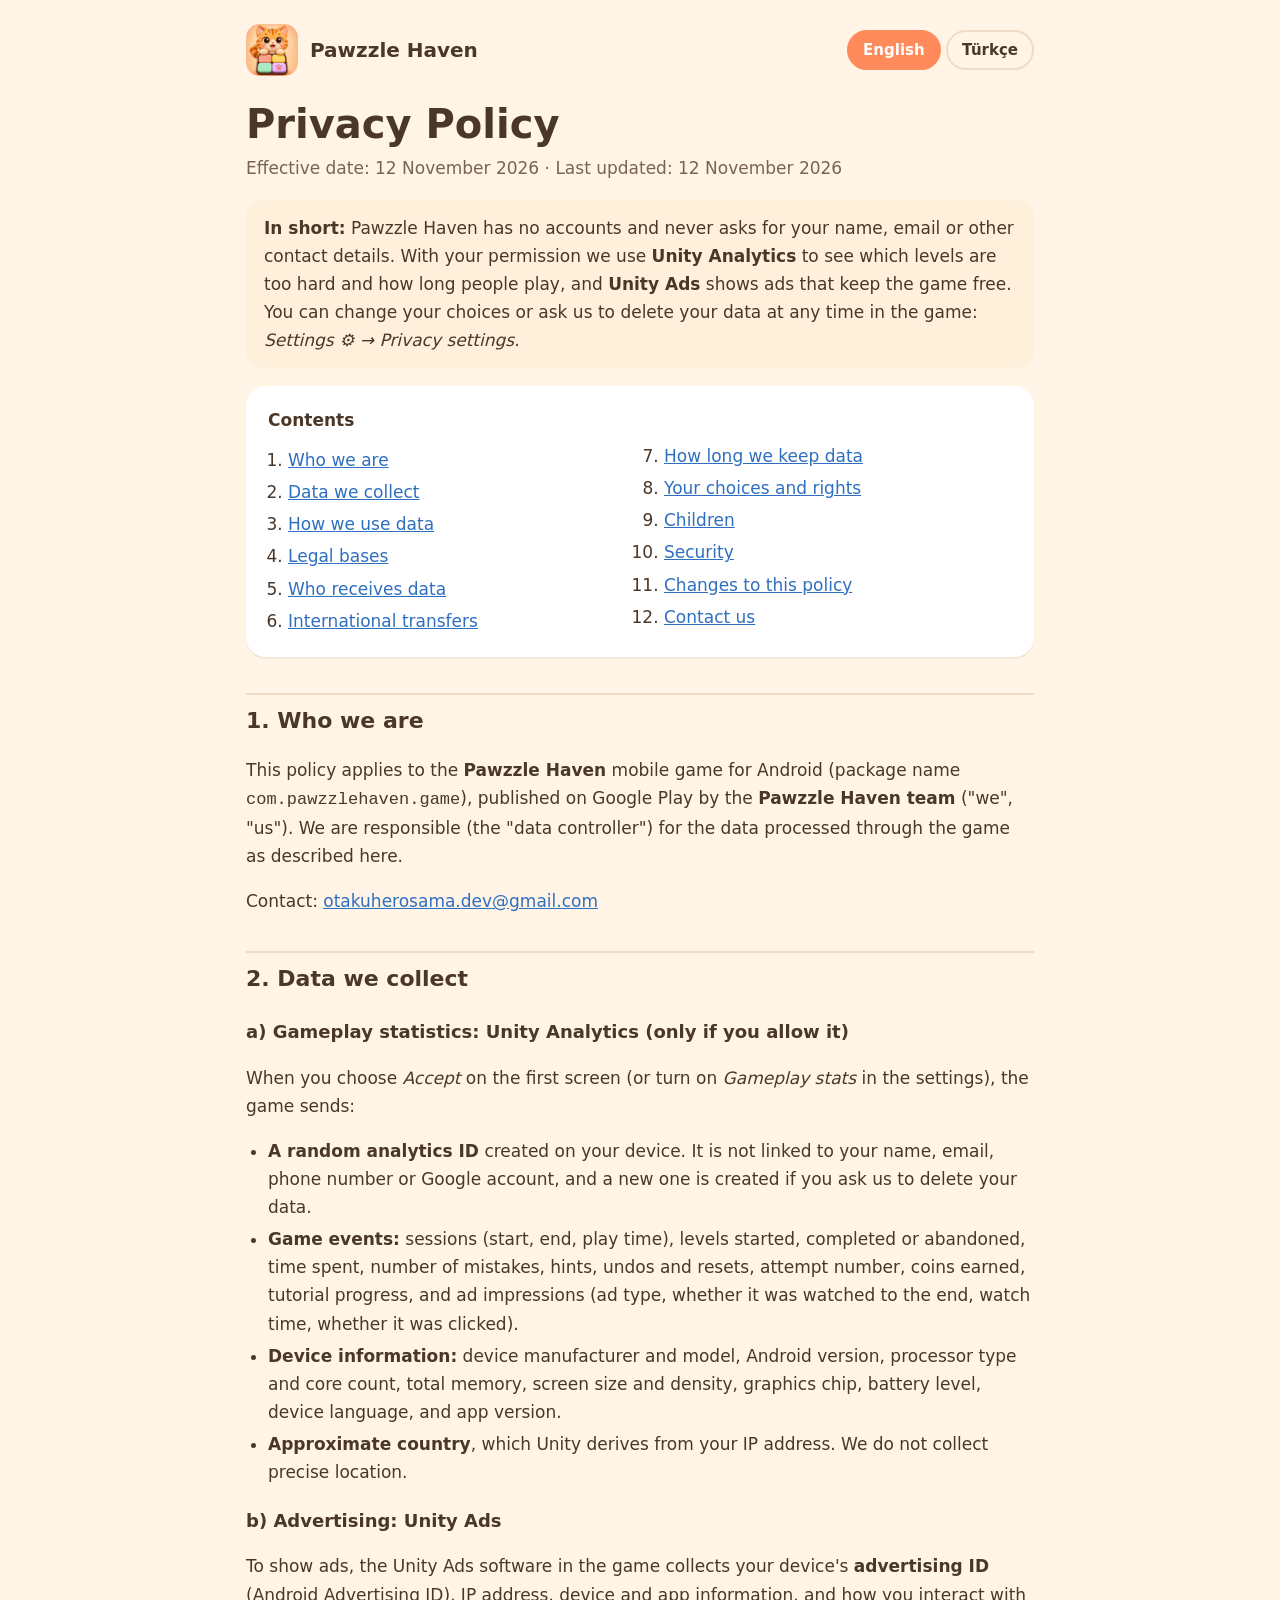
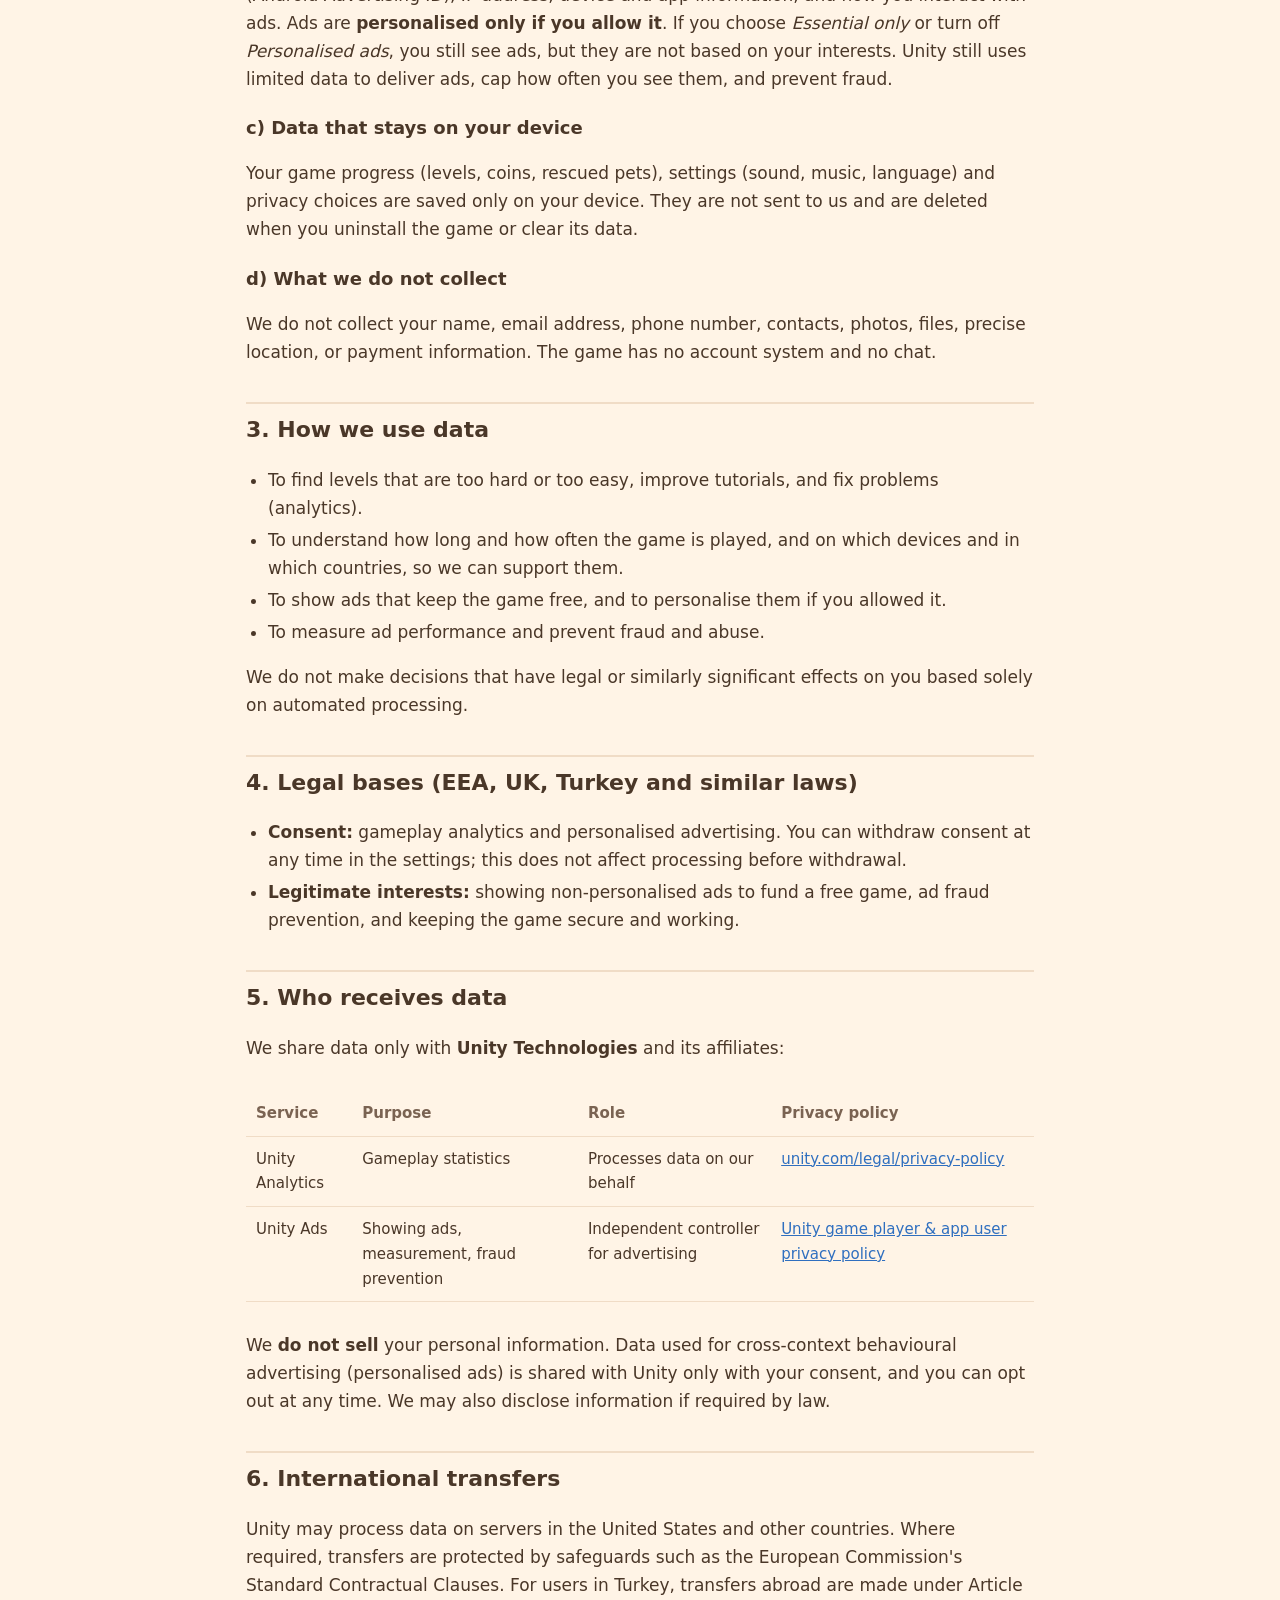
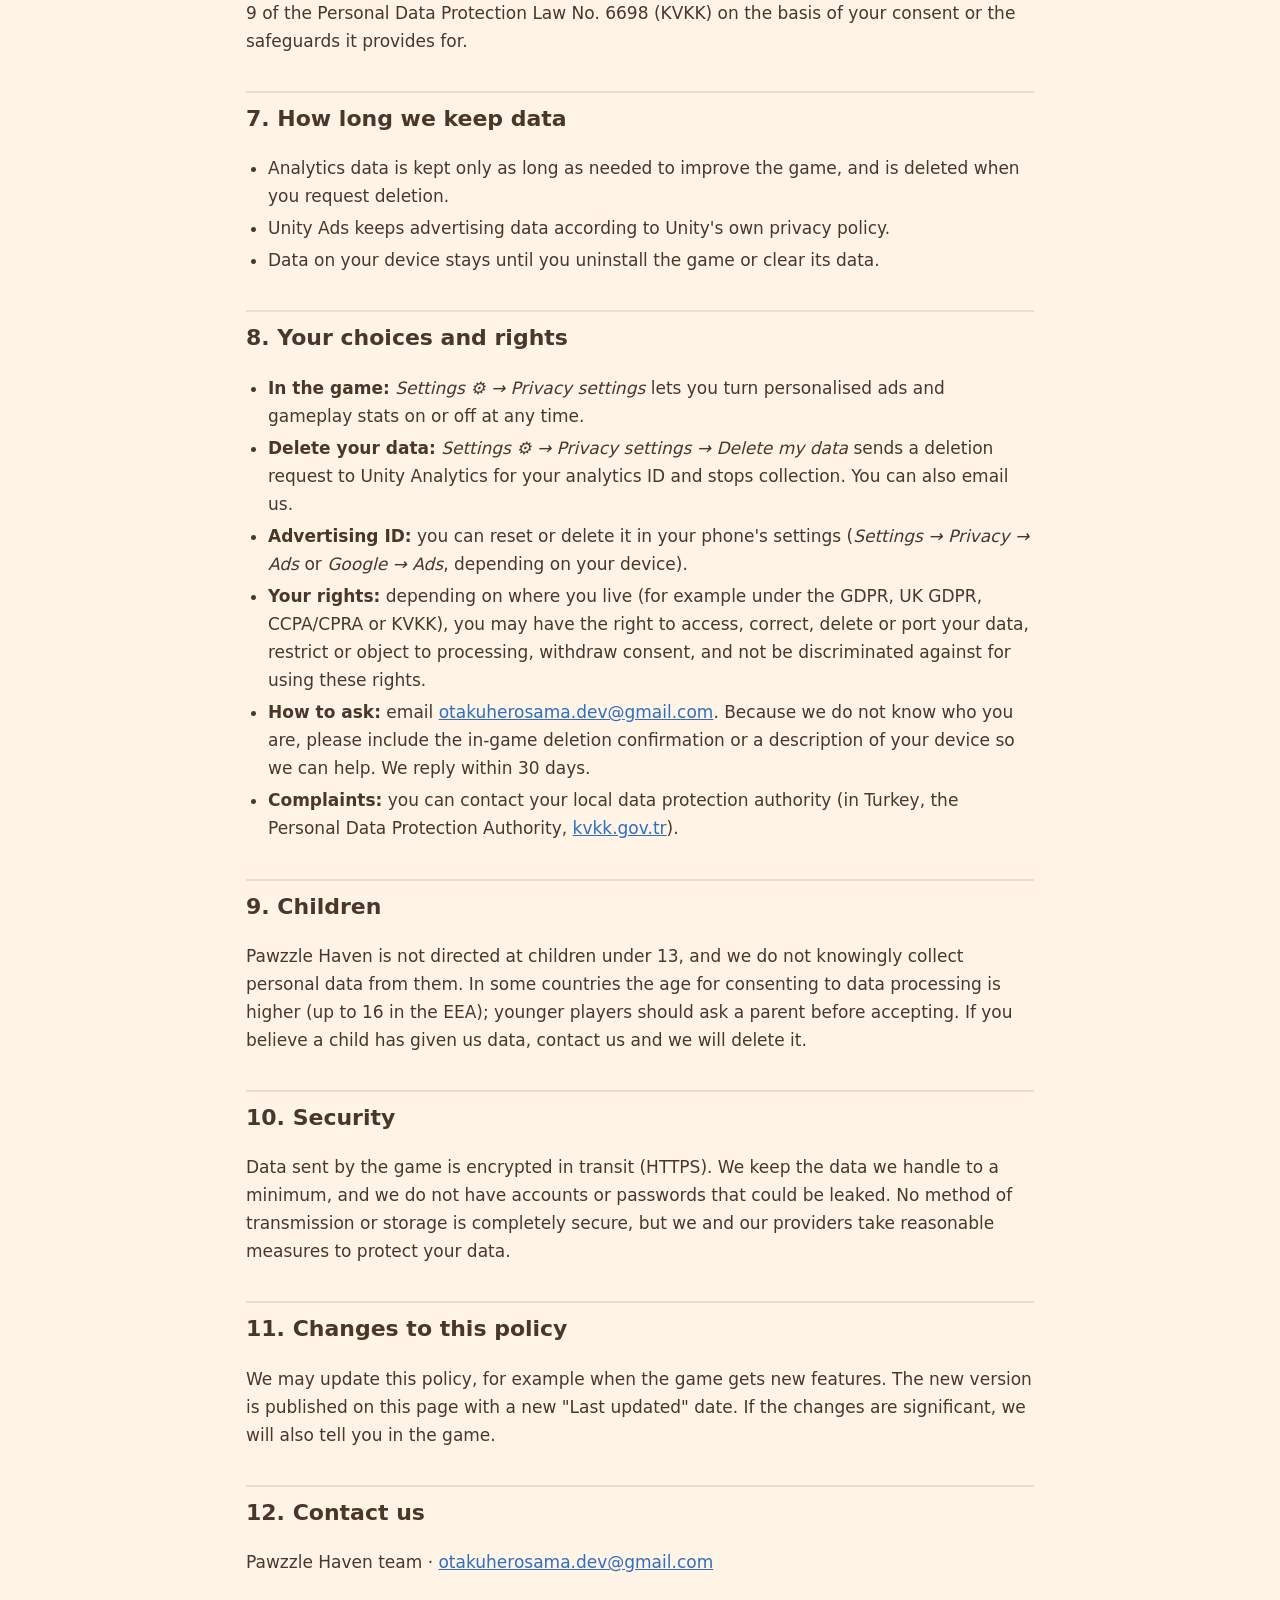
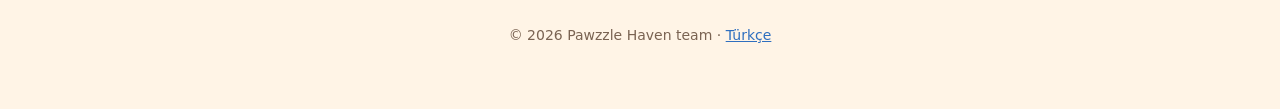
==== privacy.html @ 5c1eccf8 "Add Pawzzle Haven website and privacy policy (EN/TR) Co-Authored-By: Claude Opus 5.5 <noreply@anthro" ====
<!doctype html>
<html lang="en">
<head>
  <meta charset="utf-8">
  <meta name="viewport" content="width=device-width, initial-scale=1">
  <title>Privacy Policy – Pawzzle Haven</title>
  <meta name="description" content="Privacy Policy of the Pawzzle Haven mobile game: what data is collected, why, who receives it, and your choices.">
  <link rel="icon" href="icon.png">
  <link rel="stylesheet" href="style.css">
  <link rel="alternate" hreflang="tr" href="privacy-tr.html">
</head>
<body>
  <div class="wrap">
    <header class="top">
      <a class="brand" href="index.html"><img src="icon.png" alt=""><span>Pawzzle Haven</span></a>
      <div class="lang"><a href="privacy.html" aria-current="true">English</a> <a href="privacy-tr.html" lang="tr">Türkçe</a></div>
    </header>

    <h1>Privacy Policy</h1>
    <p class="meta">Effective date: 12 November 2026 · Last updated: 12 November 2026</p>

    <div class="note">
      <strong>In short:</strong> Pawzzle Haven has no accounts and never asks for your name, email or other contact details.
      With your permission we use <strong>Unity Analytics</strong> to see which levels are too hard and how long people play,
      and <strong>Unity Ads</strong> shows ads that keep the game free. You can change your choices or ask us to delete your
      data at any time in the game: <em>Settings ⚙️ → Privacy settings</em>.
    </div>

    <nav class="toc card" aria-label="Contents">
      <strong>Contents</strong>
      <ol>
        <li><a href="#who">Who we are</a></li>
        <li><a href="#data">Data we collect</a></li>
        <li><a href="#use">How we use data</a></li>
        <li><a href="#legal">Legal bases</a></li>
        <li><a href="#share">Who receives data</a></li>
        <li><a href="#transfer">International transfers</a></li>
        <li><a href="#retention">How long we keep data</a></li>
        <li><a href="#choices">Your choices and rights</a></li>
        <li><a href="#children">Children</a></li>
        <li><a href="#security">Security</a></li>
        <li><a href="#changes">Changes to this policy</a></li>
        <li><a href="#contact">Contact us</a></li>
      </ol>
    </nav>

    <h2 id="who">1. Who we are</h2>
    <p>This policy applies to the <strong>Pawzzle Haven</strong> mobile game for Android (package name
      <code>com.pawzzlehaven.game</code>), published on Google Play by the <strong>Pawzzle Haven team</strong>
      ("we", "us"). We are responsible (the "data controller") for the data processed through the game as described here.</p>
    <p>Contact: <a href="mailto:otakuherosama.dev@gmail.com">otakuherosama.dev@gmail.com</a></p>

    <h2 id="data">2. Data we collect</h2>
    <h3>a) Gameplay statistics: Unity Analytics (only if you allow it)</h3>
    <p>When you choose <em>Accept</em> on the first screen (or turn on <em>Gameplay stats</em> in the settings), the game sends:</p>
    <ul>
      <li><strong>A random analytics ID</strong> created on your device. It is not linked to your name, email, phone number or Google account, and a new one is created if you ask us to delete your data.</li>
      <li><strong>Game events:</strong> sessions (start, end, play time), levels started, completed or abandoned, time spent, number of mistakes, hints, undos and resets, attempt number, coins earned, tutorial progress, and ad impressions (ad type, whether it was watched to the end, watch time, whether it was clicked).</li>
      <li><strong>Device information:</strong> device manufacturer and model, Android version, processor type and core count, total memory, screen size and density, graphics chip, battery level, device language, and app version.</li>
      <li><strong>Approximate country</strong>, which Unity derives from your IP address. We do not collect precise location.</li>
    </ul>
    <h3>b) Advertising: Unity Ads</h3>
    <p>To show ads, the Unity Ads software in the game collects your device's <strong>advertising ID</strong> (Android
      Advertising ID), IP address, device and app information, and how you interact with ads. Ads are
      <strong>personalised only if you allow it</strong>. If you choose <em>Essential only</em> or turn off
      <em>Personalised ads</em>, you still see ads, but they are not based on your interests. Unity still uses limited data to
      deliver ads, cap how often you see them, and prevent fraud.</p>
    <h3>c) Data that stays on your device</h3>
    <p>Your game progress (levels, coins, rescued pets), settings (sound, music, language) and privacy choices are saved
      only on your device. They are not sent to us and are deleted when you uninstall the game or clear its data.</p>
    <h3>d) What we do not collect</h3>
    <p>We do not collect your name, email address, phone number, contacts, photos, files, precise location, or payment
      information. The game has no account system and no chat.</p>

    <h2 id="use">3. How we use data</h2>
    <ul>
      <li>To find levels that are too hard or too easy, improve tutorials, and fix problems (analytics).</li>
      <li>To understand how long and how often the game is played, and on which devices and in which countries, so we can support them.</li>
      <li>To show ads that keep the game free, and to personalise them if you allowed it.</li>
      <li>To measure ad performance and prevent fraud and abuse.</li>
    </ul>
    <p>We do not make decisions that have legal or similarly significant effects on you based solely on automated processing.</p>

    <h2 id="legal">4. Legal bases (EEA, UK, Turkey and similar laws)</h2>
    <ul>
      <li><strong>Consent:</strong> gameplay analytics and personalised advertising. You can withdraw consent at any time in the settings; this does not affect processing before withdrawal.</li>
      <li><strong>Legitimate interests:</strong> showing non-personalised ads to fund a free game, ad fraud prevention, and keeping the game secure and working.</li>
    </ul>

    <h2 id="share">5. Who receives data</h2>
    <p>We share data only with <strong>Unity Technologies</strong> and its affiliates:</p>
    <div class="table-scroll">
      <table>
        <tr><th>Service</th><th>Purpose</th><th>Role</th><th>Privacy policy</th></tr>
        <tr><td>Unity Analytics</td><td>Gameplay statistics</td><td>Processes data on our behalf</td><td><a href="https://unity.com/legal/privacy-policy" rel="noopener">unity.com/legal/privacy-policy</a></td></tr>
        <tr><td>Unity Ads</td><td>Showing ads, measurement, fraud prevention</td><td>Independent controller for advertising</td><td><a href="https://unity.com/legal/game-player-and-app-user-privacy-policy" rel="noopener">Unity game player &amp; app user privacy policy</a></td></tr>
      </table>
    </div>
    <p>We <strong>do not sell</strong> your personal information. Data used for cross-context behavioural advertising
      (personalised ads) is shared with Unity only with your consent, and you can opt out at any time. We may also disclose
      information if required by law.</p>

    <h2 id="transfer">6. International transfers</h2>
    <p>Unity may process data on servers in the United States and other countries. Where required, transfers are protected
      by safeguards such as the European Commission's Standard Contractual Clauses. For users in Turkey, transfers abroad
      are made under Article 9 of the Personal Data Protection Law No. 6698 (KVKK) on the basis of your consent or the
      safeguards it provides for.</p>

    <h2 id="retention">7. How long we keep data</h2>
    <ul>
      <li>Analytics data is kept only as long as needed to improve the game, and is deleted when you request deletion.</li>
      <li>Unity Ads keeps advertising data according to Unity's own privacy policy.</li>
      <li>Data on your device stays until you uninstall the game or clear its data.</li>
    </ul>

    <h2 id="choices">8. Your choices and rights</h2>
    <ul>
      <li><strong>In the game:</strong> <em>Settings ⚙️ → Privacy settings</em> lets you turn personalised ads and gameplay stats on or off at any time.</li>
      <li><strong>Delete your data:</strong> <em>Settings ⚙️ → Privacy settings → Delete my data</em> sends a deletion request to Unity Analytics for your analytics ID and stops collection. You can also email us.</li>
      <li><strong>Advertising ID:</strong> you can reset or delete it in your phone's settings (<em>Settings → Privacy → Ads</em> or <em>Google → Ads</em>, depending on your device).</li>
      <li><strong>Your rights:</strong> depending on where you live (for example under the GDPR, UK GDPR, CCPA/CPRA or KVKK), you may have the right to access, correct, delete or port your data, restrict or object to processing, withdraw consent, and not be discriminated against for using these rights.</li>
      <li><strong>How to ask:</strong> email <a href="mailto:otakuherosama.dev@gmail.com">otakuherosama.dev@gmail.com</a>. Because we do not know who you are, please include the in-game deletion confirmation or a description of your device so we can help. We reply within 30 days.</li>
      <li><strong>Complaints:</strong> you can contact your local data protection authority (in Turkey, the Personal Data Protection Authority, <a href="https://www.kvkk.gov.tr/" rel="noopener">kvkk.gov.tr</a>).</li>
    </ul>

    <h2 id="children">9. Children</h2>
    <p>Pawzzle Haven is not directed at children under 13, and we do not knowingly collect personal data from them. In some
      countries the age for consenting to data processing is higher (up to 16 in the EEA); younger players should ask a
      parent before accepting. If you believe a child has given us data, contact us and we will delete it.</p>

    <h2 id="security">10. Security</h2>
    <p>Data sent by the game is encrypted in transit (HTTPS). We keep the data we handle to a minimum, and we do not have
      accounts or passwords that could be leaked. No method of transmission or storage is completely secure, but we and our
      providers take reasonable measures to protect your data.</p>

    <h2 id="changes">11. Changes to this policy</h2>
    <p>We may update this policy, for example when the game gets new features. The new version is published on this page
      with a new "Last updated" date. If the changes are significant, we will also tell you in the game.</p>

    <h2 id="contact">12. Contact us</h2>
    <p>Pawzzle Haven team · <a href="mailto:otakuherosama.dev@gmail.com">otakuherosama.dev@gmail.com</a></p>

    <footer>© 2026 Pawzzle Haven team · <a href="privacy-tr.html" lang="tr">Türkçe</a></footer>
  </div>
</body>
</html>
---- style.css ----
:root {
  --bg: #fff4e6;
  --card: #ffffff;
  --ink: #4a3728;
  --ink-soft: #7a6352;
  --accent: #ff8a5b;
  --accent-dark: #c9592f;
  --link: #2f6fbf;
  --line: #f0dcc6;
  --note: #fff0dc;
}

@media (prefers-color-scheme: dark) {
  :root:not([data-theme="light"]) {
    --bg: #1f1915;
    --card: #2a221c;
    --ink: #f3e7da;
    --ink-soft: #c9b6a4;
    --accent: #ff9a6e;
    --accent-dark: #ffb592;
    --link: #8cbcff;
    --line: #3d3128;
    --note: #33281f;
  }
}

* { box-sizing: border-box; }

html { -webkit-text-size-adjust: 100%; }

body {
  margin: 0;
  background: var(--bg);
  color: var(--ink);
  font: 17px/1.65 system-ui, -apple-system, "Segoe UI", Roboto, "Helvetica Neue", Arial, sans-serif;
}

a { color: var(--link); }

.wrap { max-width: 820px; margin: 0 auto; padding: 24px 16px 64px; }

header.top {
  display: flex;
  align-items: center;
  gap: 14px;
  justify-content: space-between;
  flex-wrap: wrap;
  margin-bottom: 8px;
}

.brand { display: flex; align-items: center; gap: 12px; text-decoration: none; color: inherit; }
.brand img { width: 52px; height: 52px; border-radius: 14px; }
.brand span { font-weight: 800; font-size: 20px; }

.lang a {
  display: inline-block;
  padding: 6px 14px;
  border-radius: 999px;
  border: 2px solid var(--line);
  text-decoration: none;
  color: var(--ink);
  font-weight: 700;
  font-size: 15px;
}
.lang a[aria-current="true"] { background: var(--accent); border-color: var(--accent); color: #fff; }

h1 { font-size: clamp(28px, 6vw, 40px); line-height: 1.2; margin: 24px 0 6px; }
h2 { font-size: 22px; margin: 36px 0 8px; padding-top: 8px; border-top: 2px solid var(--line); }
h3 { font-size: 18px; margin: 20px 0 4px; }

.meta { color: var(--ink-soft); margin: 0 0 18px; }

.card {
  background: var(--card);
  border-radius: 20px;
  padding: 20px 22px;
  margin: 18px 0;
  box-shadow: 0 2px 0 rgba(0, 0, 0, 0.05);
}

.note { background: var(--note); border-radius: 16px; padding: 14px 18px; margin: 16px 0; }

ul { padding-left: 22px; }
li { margin: 4px 0; }

table { width: 100%; border-collapse: collapse; margin: 12px 0; font-size: 15px; }
th, td { text-align: left; vertical-align: top; padding: 10px; border-bottom: 1px solid var(--line); }
th { color: var(--ink-soft); font-weight: 700; }
.table-scroll { overflow-x: auto; }

nav.toc ol { columns: 2; column-gap: 28px; padding-left: 20px; margin: 8px 0 0; }
@media (max-width: 560px) { nav.toc ol { columns: 1; } }

.hero { text-align: center; padding: 28px 0 8px; }
.hero img { width: 140px; height: 140px; border-radius: 34px; box-shadow: 0 8px 24px rgba(0, 0, 0, 0.12); }
.hero p { color: var(--ink-soft); max-width: 560px; margin: 10px auto; }

.btns { display: flex; gap: 12px; justify-content: center; flex-wrap: wrap; margin: 22px 0; }
.btn {
  display: inline-block;
  padding: 14px 22px;
  border-radius: 16px;
  background: var(--accent);
  color: #fff;
  text-decoration: none;
  font-weight: 800;
  box-shadow: 0 4px 0 var(--accent-dark);
}

footer { margin-top: 48px; color: var(--ink-soft); font-size: 14px; text-align: center; }
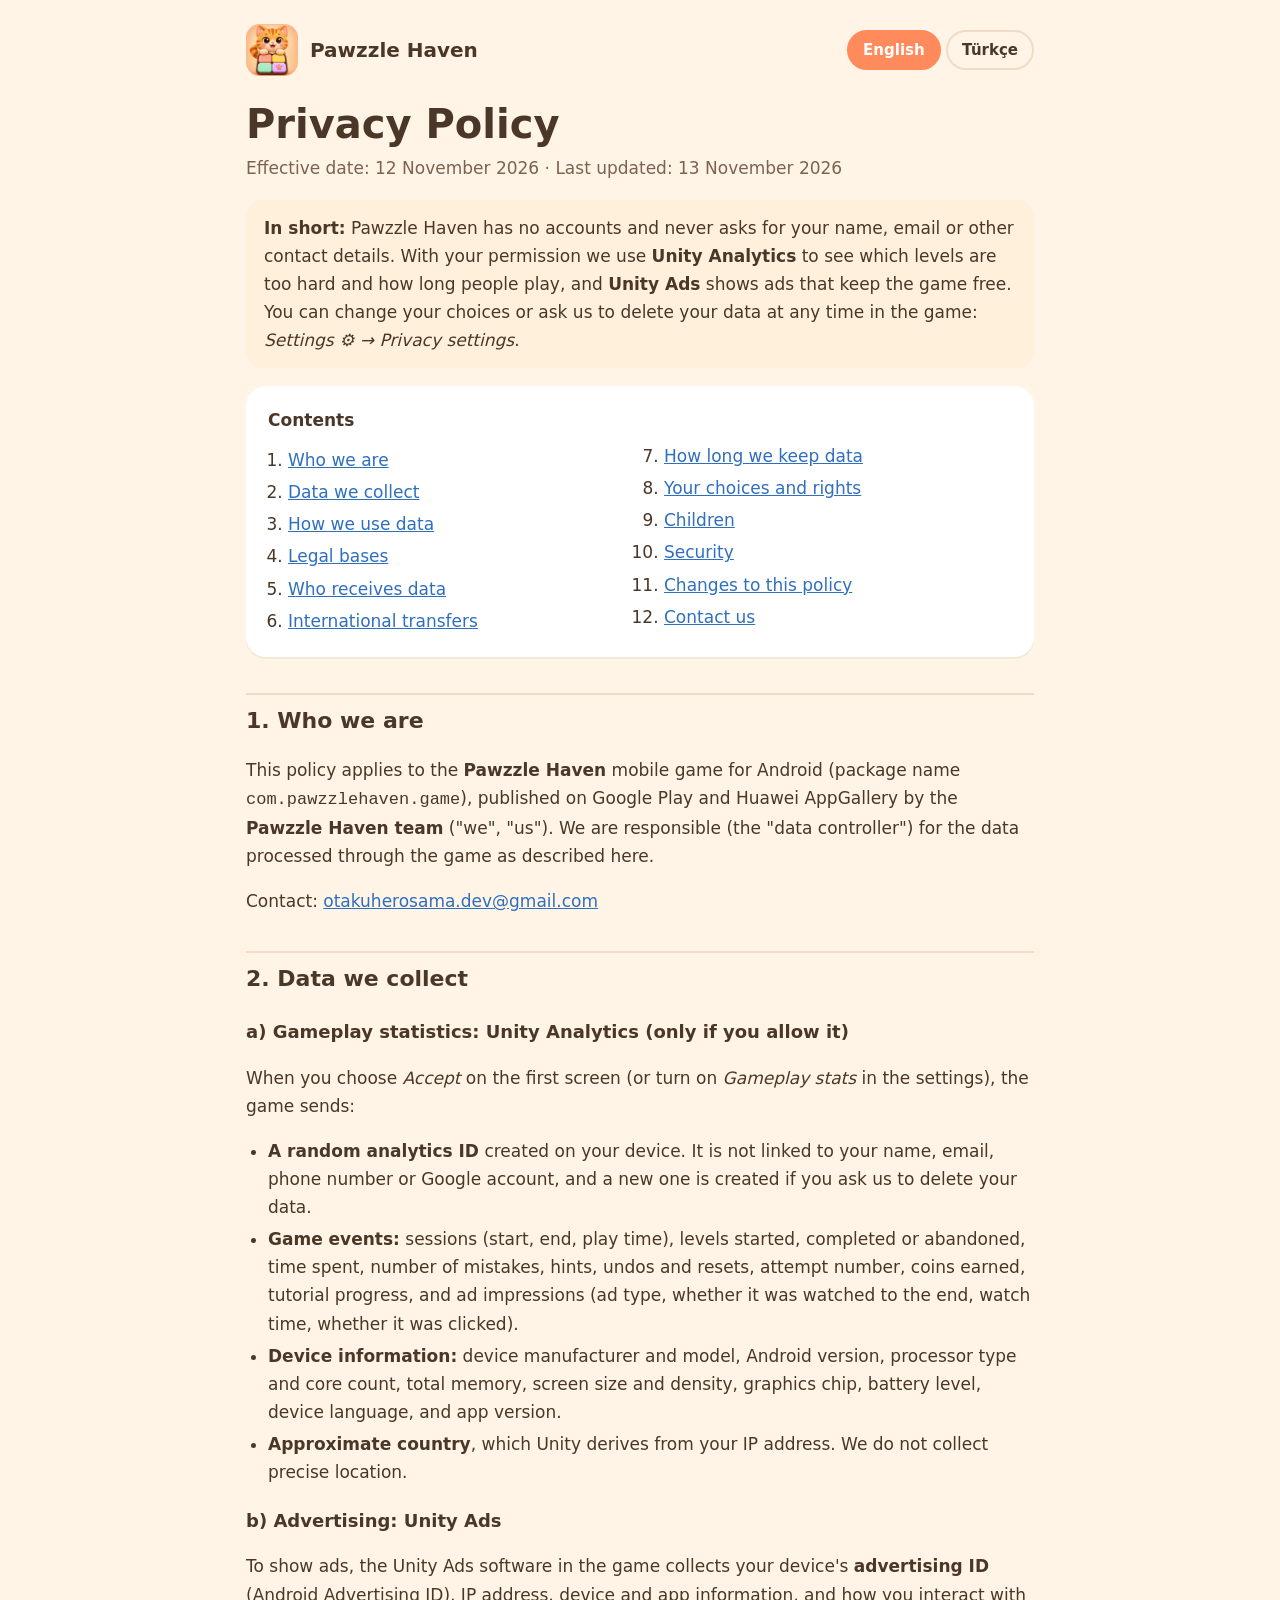
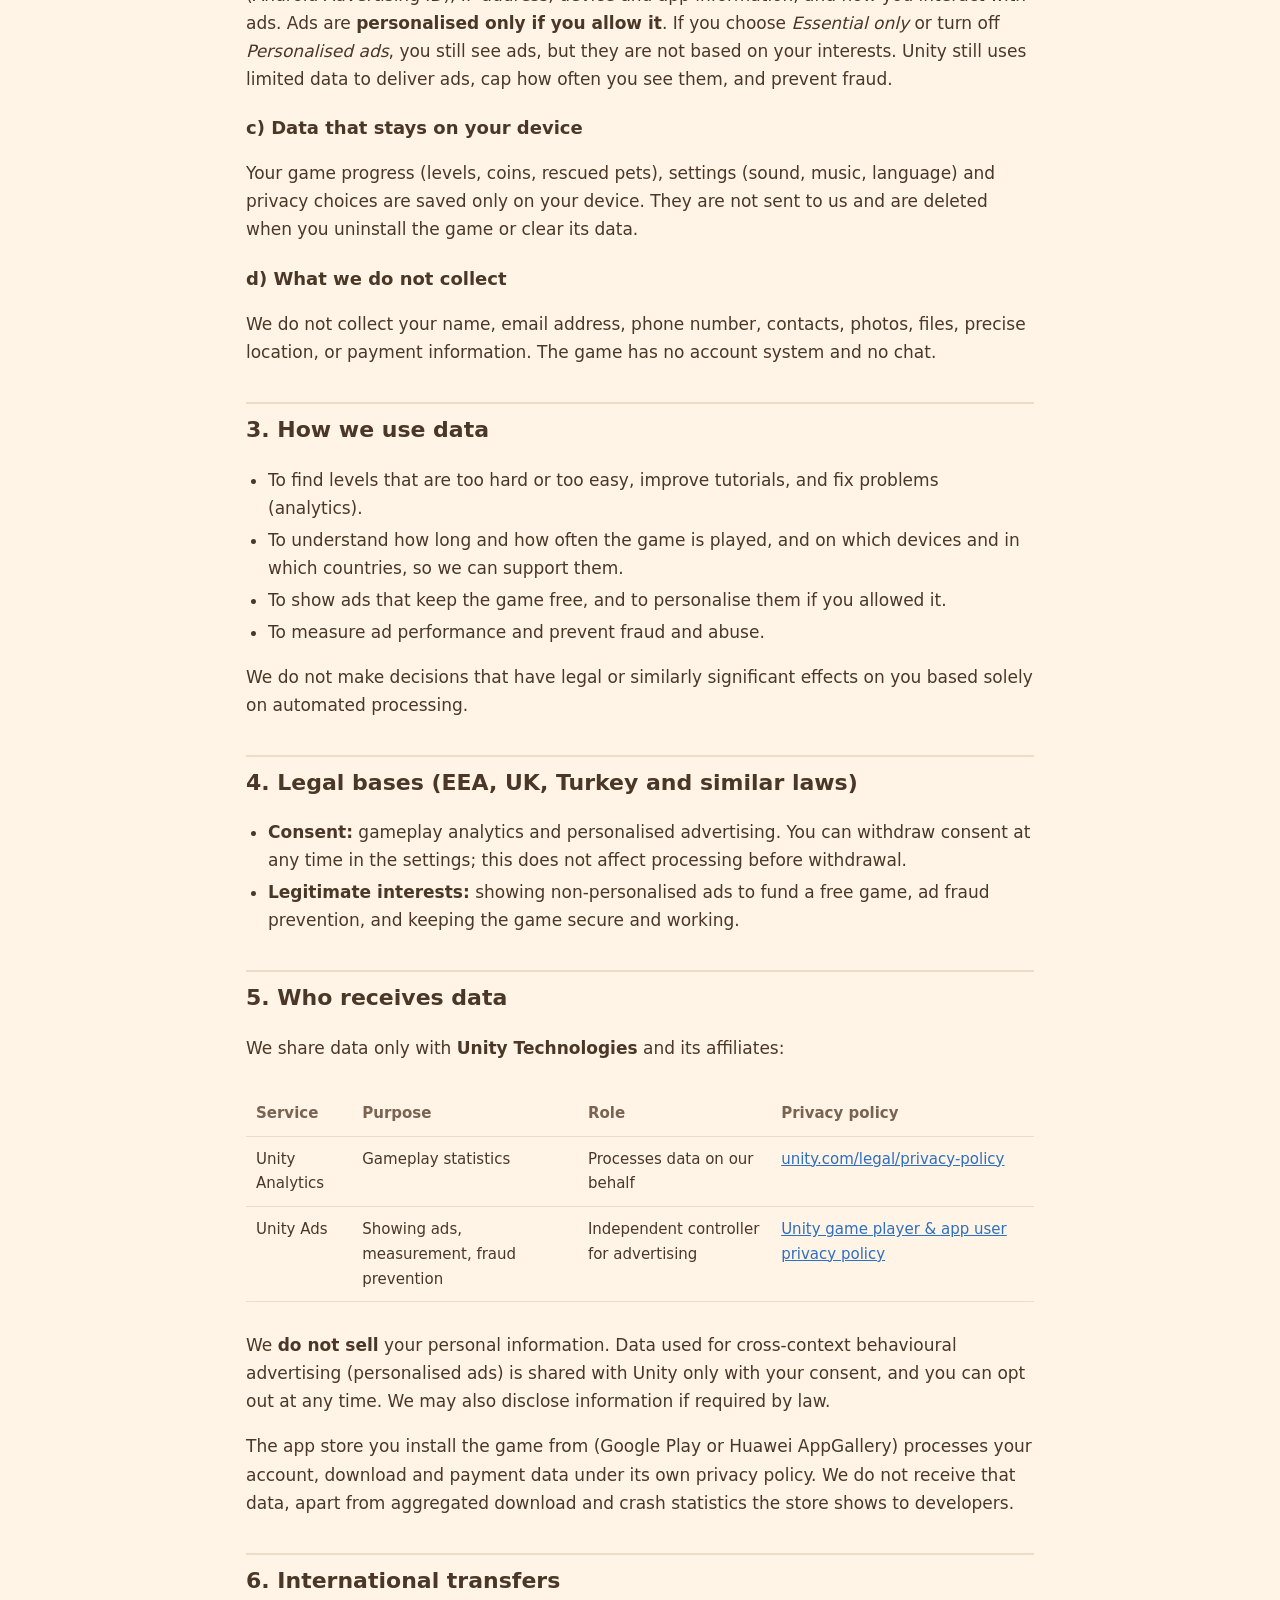
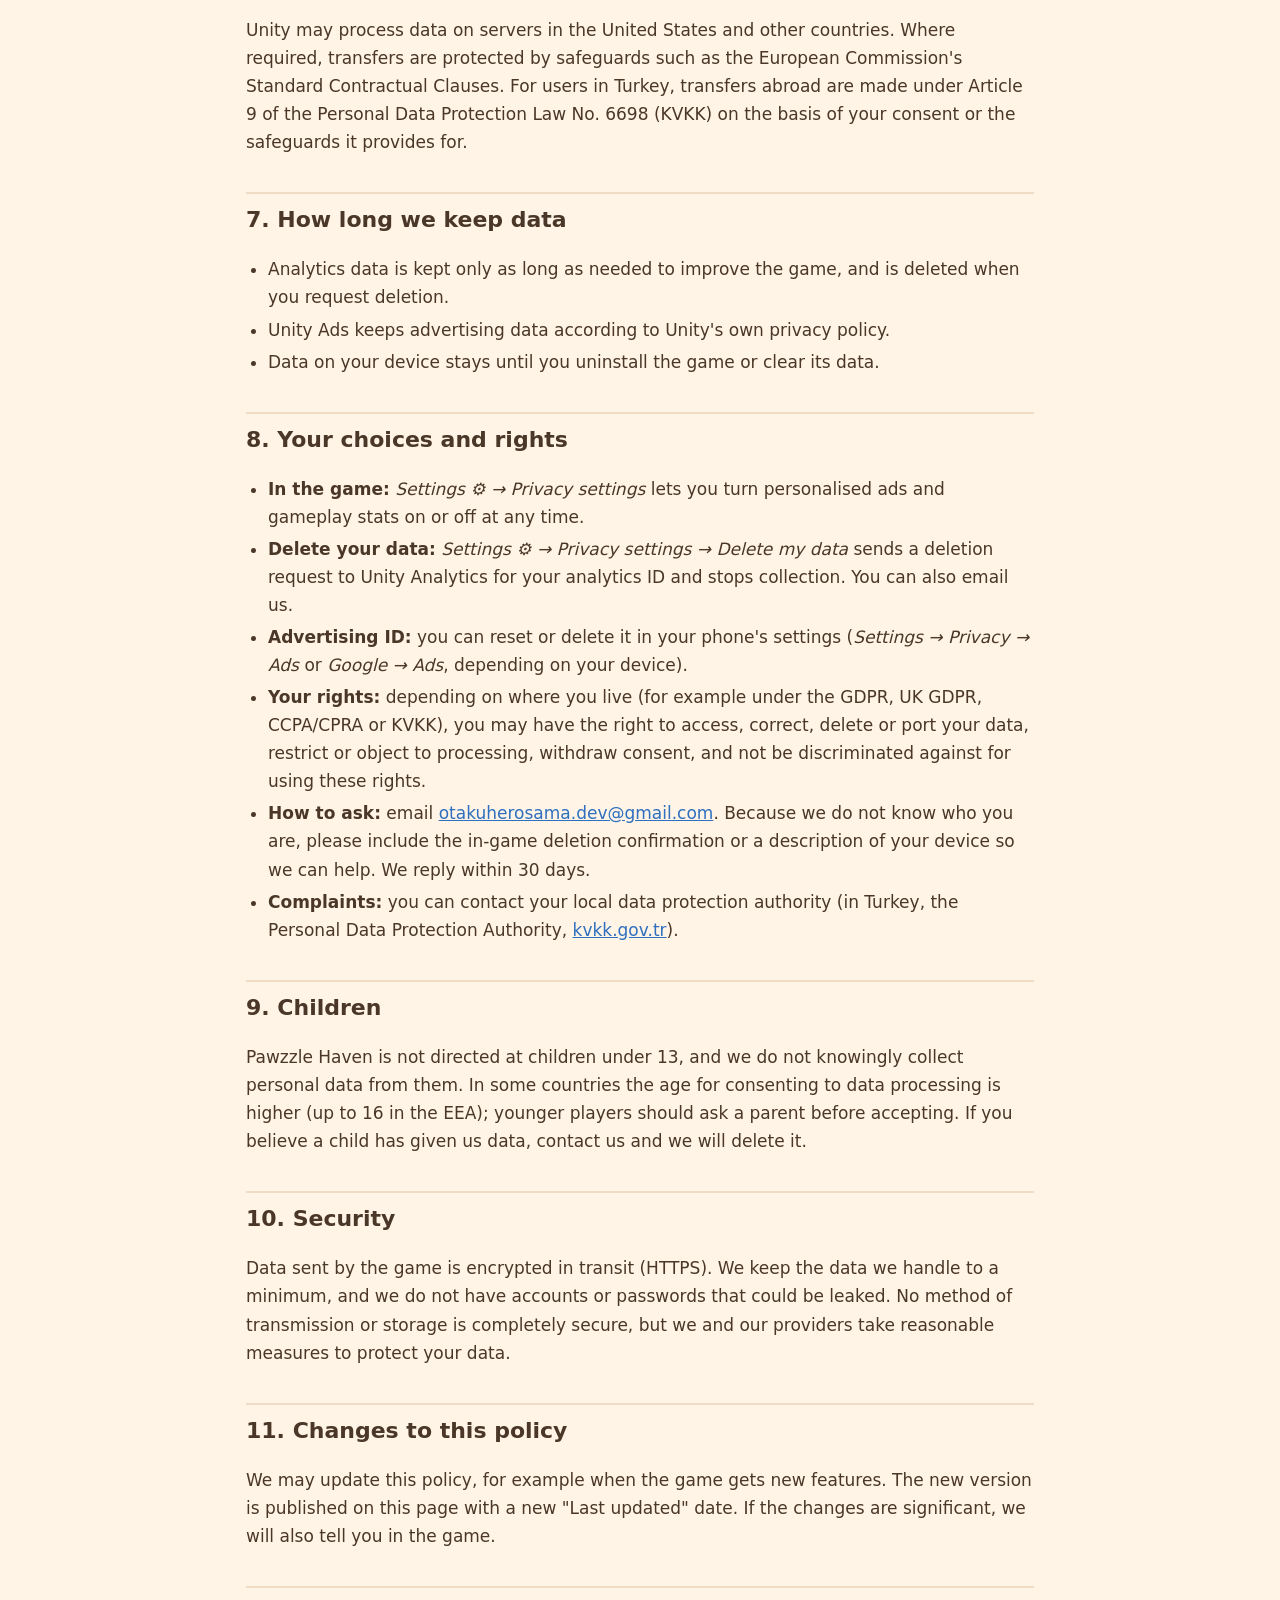
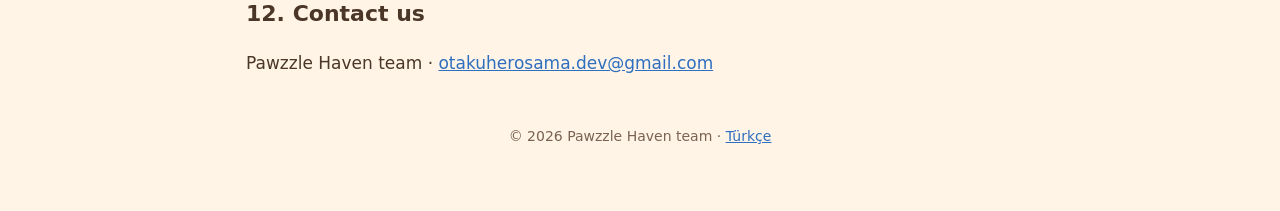
==== commit df09472d: "Privacy policy: mention Huawei AppGallery as a distribution store Co-Authored-By: Claude Opus 5.5 <n" ====
--- a/privacy.html
+++ b/privacy.html
@@ -17,7 +17,7 @@
     </header>
 
     <h1>Privacy Policy</h1>
-    <p class="meta">Effective date: 12 November 2026 · Last updated: 12 November 2026</p>
+    <p class="meta">Effective date: 12 November 2026 · Last updated: 13 November 2026</p>
 
     <div class="note">
       <strong>In short:</strong> Pawzzle Haven has no accounts and never asks for your name, email or other contact details.
@@ -46,7 +46,7 @@
 
     <h2 id="who">1. Who we are</h2>
     <p>This policy applies to the <strong>Pawzzle Haven</strong> mobile game for Android (package name
-      <code>com.pawzzlehaven.game</code>), published on Google Play by the <strong>Pawzzle Haven team</strong>
+      <code>com.pawzzlehaven.game</code>), published on Google Play and Huawei AppGallery by the <strong>Pawzzle Haven team</strong>
       ("we", "us"). We are responsible (the "data controller") for the data processed through the game as described here.</p>
     <p>Contact: <a href="mailto:otakuherosama.dev@gmail.com">otakuherosama.dev@gmail.com</a></p>
 
@@ -99,6 +99,9 @@
     <p>We <strong>do not sell</strong> your personal information. Data used for cross-context behavioural advertising
       (personalised ads) is shared with Unity only with your consent, and you can opt out at any time. We may also disclose
       information if required by law.</p>
+    <p>The app store you install the game from (Google Play or Huawei AppGallery) processes your account, download
+      and payment data under its own privacy policy. We do not receive that data, apart from aggregated download and
+      crash statistics the store shows to developers.</p>
 
     <h2 id="transfer">6. International transfers</h2>
     <p>Unity may process data on servers in the United States and other countries. Where required, transfers are protected
